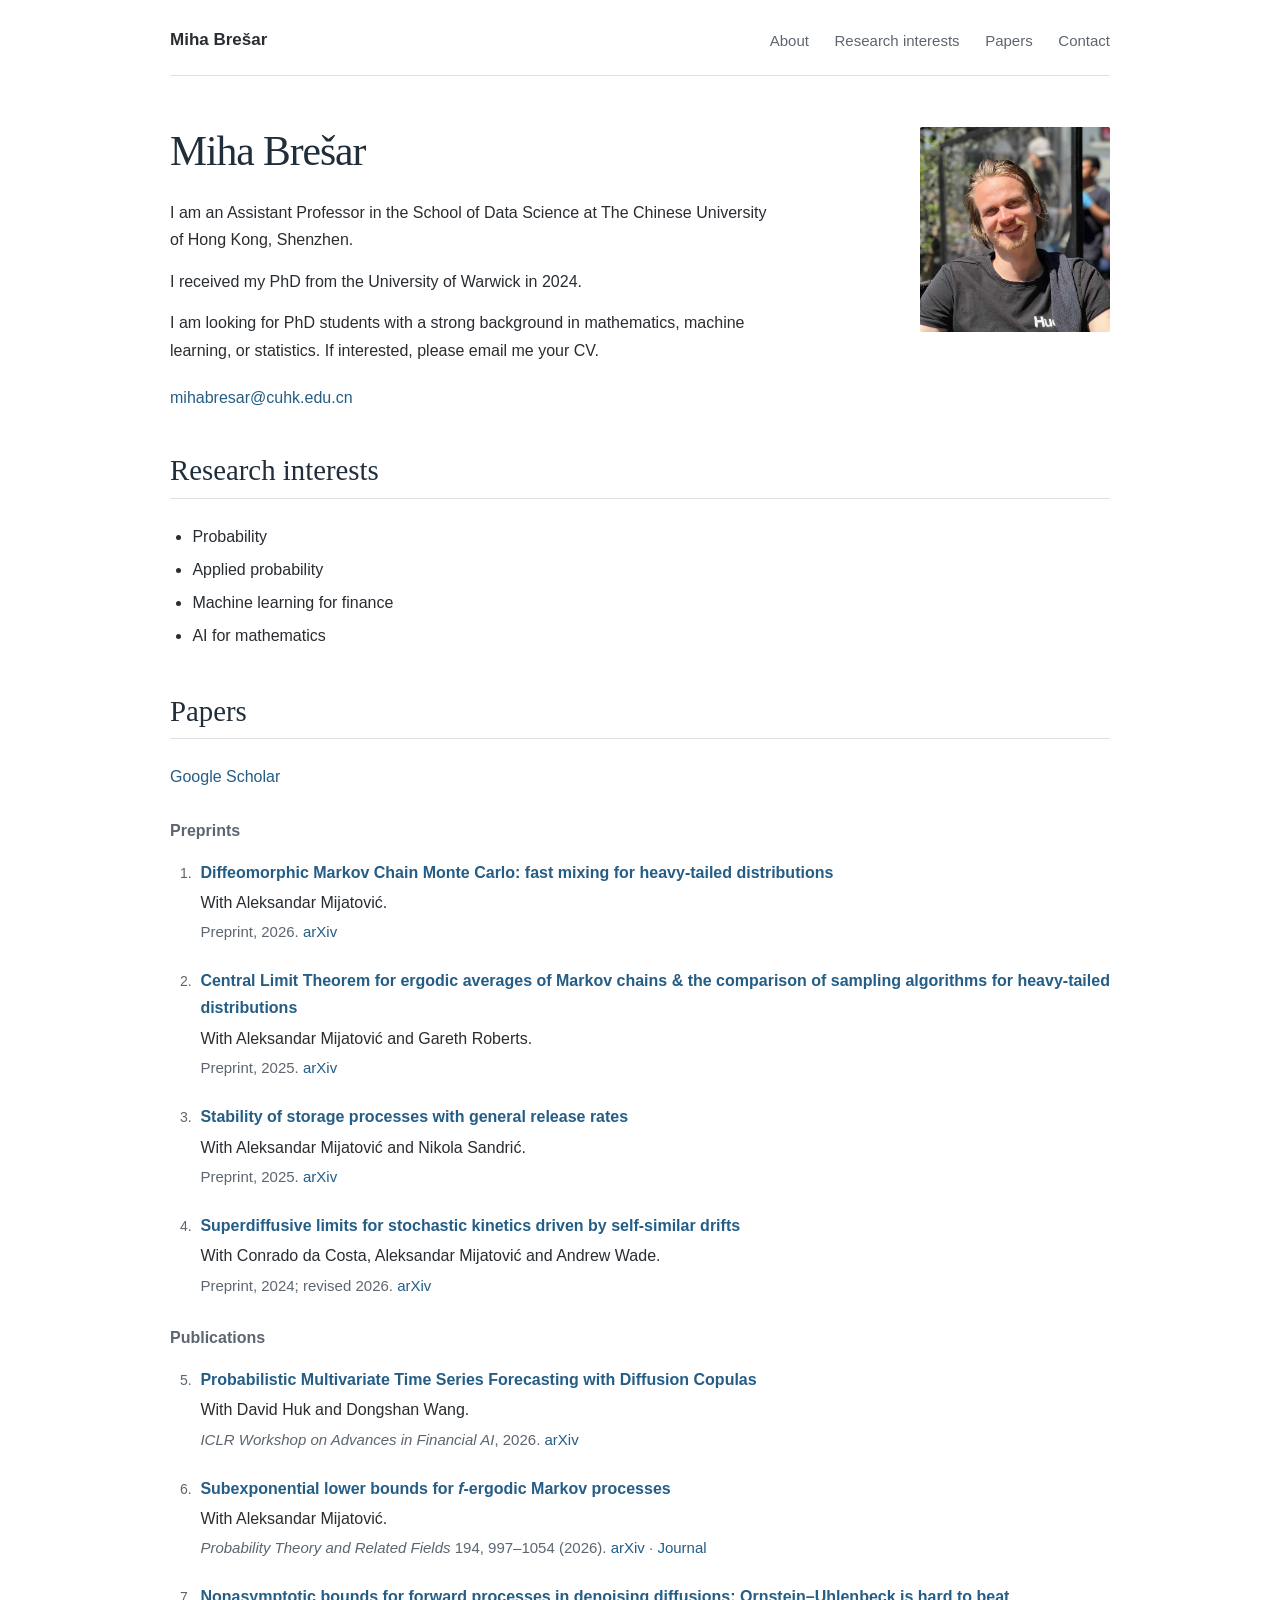
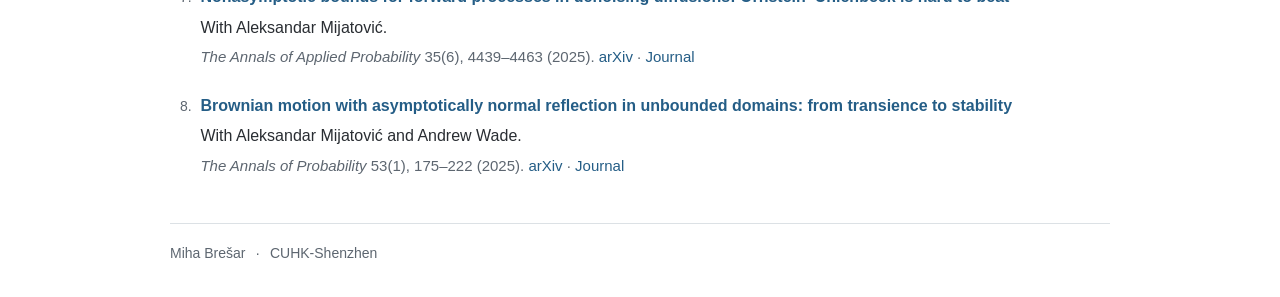
==== index.html @ 916668f0 "Publish Miha Brešar academic homepage" ====
<!doctype html>
<html lang="en">
<head>
  <meta charset="utf-8">
  <meta name="viewport" content="width=device-width, initial-scale=1">
  <meta name="description" content="Miha Brešar, Assistant Professor at CUHK-Shenzhen. Research in probability, applied probability, machine learning for finance, and AI for mathematics.">
  <title>Miha Brešar</title>
  <link rel="icon" type="image/svg+xml" href="data:image/svg+xml,%3Csvg xmlns='http://www.w3.org/2000/svg' viewBox='0 0 64 64'%3E%3Crect width='64' height='64' rx='8' fill='%23234968'/%3E%3Ctext x='32' y='45' text-anchor='middle' font-family='Georgia,serif' font-size='39' fill='white'%3EM%3C/text%3E%3C/svg%3E">
  <link rel="stylesheet" href="styles.css">
</head>
<body>
  <a class="skip-link" href="#main">Skip to content</a>
  <div class="page">
    <header class="site-header">
      <a class="site-name" href="#about">Miha Brešar</a>
      <nav aria-label="Main navigation">
        <a href="#about">About</a>
        <a href="#research">Research interests</a>
        <a href="#papers">Papers</a>
        <a href="mailto:mihabresar@cuhk.edu.cn">Contact</a>
      </nav>
    </header>

    <main id="main">
      <section id="about" class="about" aria-labelledby="name">
        <div class="biography">
          <h1 id="name">Miha Brešar</h1>
          <p>I am an Assistant Professor in the School of Data Science at The Chinese University of Hong Kong, Shenzhen.</p>
          <p>I received my PhD from the University of Warwick in 2024.</p>
          <p>I am looking for PhD students with a strong background in mathematics, machine learning, or statistics. If interested, please email me your CV.</p>
          <p class="email"><a href="mailto:mihabresar@cuhk.edu.cn">mihabresar@cuhk.edu.cn</a></p>
        </div>
        <img class="portrait" src="assets/miha-bresar.jpg" alt="Miha Brešar" width="1280" height="1377" fetchpriority="high">
      </section>

      <section id="research" aria-labelledby="research-title">
        <h2 id="research-title">Research interests</h2>
        <ul class="research-interests">
          <li>Probability</li>
          <li>Applied probability</li>
          <li>Machine learning for finance</li>
          <li>AI for mathematics</li>
        </ul>
      </section>

      <section id="papers" aria-labelledby="papers-title">
        <h2 id="papers-title">Papers</h2>
        <p><a href="https://scholar.google.com/citations?user=mRjFtsEAAAAJ&amp;hl=en">Google Scholar</a></p>
        <h3 class="paper-group">Preprints</h3>
        <ol class="papers">
          <li>
            <a class="paper-title" href="https://arxiv.org/abs/2608.04284">Diffeomorphic Markov Chain Monte Carlo: fast mixing for heavy-tailed distributions</a>
            <p>With Aleksandar Mijatović.</p>
            <p class="paper-detail">Preprint, 2026. <a href="https://arxiv.org/abs/2608.04284">arXiv</a></p>
          </li>
          <li>
            <a class="paper-title" href="https://arxiv.org/abs/2512.18255">Central Limit Theorem for ergodic averages of Markov chains &amp; the comparison of sampling algorithms for heavy-tailed distributions</a>
            <p>With Aleksandar Mijatović and Gareth Roberts.</p>
            <p class="paper-detail">Preprint, 2025. <a href="https://arxiv.org/abs/2512.18255">arXiv</a></p>
          </li>
          <li>
            <a class="paper-title" href="https://arxiv.org/abs/2511.14379">Stability of storage processes with general release rates</a>
            <p>With Aleksandar Mijatović and Nikola Sandrić.</p>
            <p class="paper-detail">Preprint, 2025. <a href="https://arxiv.org/abs/2511.14379">arXiv</a></p>
          </li>
          <li>
            <a class="paper-title" href="https://arxiv.org/abs/2401.11863">Superdiffusive limits for stochastic kinetics driven by self-similar drifts</a>
            <p>With Conrado da Costa, Aleksandar Mijatović and Andrew Wade.</p>
            <p class="paper-detail">Preprint, 2024; revised 2026. <a href="https://arxiv.org/abs/2401.11863">arXiv</a></p>
          </li>
        </ol>

        <h3 class="paper-group">Publications</h3>
        <ol class="papers" start="5">
          <li>
            <a class="paper-title" href="https://arxiv.org/abs/2605.19685">Probabilistic Multivariate Time Series Forecasting with Diffusion Copulas</a>
            <p>With David Huk and Dongshan Wang.</p>
            <p class="paper-detail"><cite>ICLR Workshop on Advances in Financial AI</cite>, 2026. <a href="https://arxiv.org/abs/2605.19685">arXiv</a></p>
          </li>
          <li>
            <a class="paper-title" href="https://doi.org/10.1007/s00440-024-01306-z">Subexponential lower bounds for <i>f</i>-ergodic Markov processes</a>
            <p>With Aleksandar Mijatović.</p>
            <p class="paper-detail"><cite>Probability Theory and Related Fields</cite> 194, 997–1054 (2026). <a href="https://arxiv.org/abs/2403.14826">arXiv</a> · <a href="https://doi.org/10.1007/s00440-024-01306-z">Journal</a></p>
          </li>
          <li>
            <a class="paper-title" href="https://doi.org/10.1214/25-AAP2232">Nonasymptotic bounds for forward processes in denoising diffusions: Ornstein–Uhlenbeck is hard to beat</a>
            <p>With Aleksandar Mijatović.</p>
            <p class="paper-detail"><cite>The Annals of Applied Probability</cite> 35(6), 4439–4463 (2025). <a href="https://arxiv.org/abs/2408.13799">arXiv</a> · <a href="https://doi.org/10.1214/25-AAP2232">Journal</a></p>
          </li>
          <li>
            <a class="paper-title" href="https://doi.org/10.1214/24-AOP1703">Brownian motion with asymptotically normal reflection in unbounded domains: from transience to stability</a>
            <p>With Aleksandar Mijatović and Andrew Wade.</p>
            <p class="paper-detail"><cite>The Annals of Probability</cite> 53(1), 175–222 (2025). <a href="https://arxiv.org/abs/2303.06916">arXiv</a> · <a href="https://doi.org/10.1214/24-AOP1703">Journal</a></p>
          </li>
        </ol>
      </section>
    </main>
    <footer>Miha Brešar <span aria-hidden="true">·</span> CUHK-Shenzhen</footer>
  </div>
</body>
</html>
---- styles.css ----
:root {
  color-scheme: light;
  --text: #292d32;
  --muted: #5d6670;
  --link: #245d86;
  --rule: #dce1e5;
}

* { box-sizing: border-box; }
html { scroll-padding-top: 1.5rem; }
body {
  margin: 0;
  background: #fff;
  color: var(--text);
  font-family: -apple-system, BlinkMacSystemFont, "Segoe UI", Arial, sans-serif;
  font-size: 1rem;
  line-height: 1.7;
  -webkit-font-smoothing: antialiased;
}
a { color: var(--link); text-decoration: none; text-underline-offset: .2em; }
a:hover { text-decoration: underline; }
a:focus-visible { outline: 2px solid var(--link); outline-offset: 5px; border-radius: 1px; }
.page { width: min(100% - 3rem, 940px); margin-inline: auto; }
.site-header {
  display: flex;
  align-items: center;
  justify-content: space-between;
  gap: 1rem 2rem;
  padding-block: 1.65rem 1.25rem;
  border-bottom: 1px solid var(--rule);
}
.site-name { color: var(--text); font-weight: 600; font-size: 1.0625rem; }
nav { display: flex; flex-wrap: wrap; gap: .5rem 1.6rem; font-size: .9375rem; }
nav a { color: var(--muted); }
.about { display: grid; grid-template-columns: minmax(0, 1fr) 190px; gap: 3.5rem; align-items: start; padding-block: 3.2rem 2.65rem; }
h1, h2 { font-family: Georgia, "Times New Roman", serif; font-weight: 400; line-height: 1.2; color: #202d3a; }
h1 { font-size: 2.6rem; margin: 0 0 1.35rem; letter-spacing: -.025em; }
h2 { font-size: 1.8rem; margin: 0 0 1.5rem; padding-bottom: .65rem; border-bottom: 1px solid var(--rule); }
h3 { font-size: 1rem; line-height: 1.5; font-weight: 600; margin: 0 0 .35rem; }
p { margin: 0 0 .9rem; }
.biography p { max-width: 38rem; }
.email { margin-top: 1.25rem; margin-bottom: 0; }
.portrait { display: block; width: 190px; max-width: 100%; height: auto; border-radius: 2px; }
main > section + section { margin-bottom: 2.8rem; }
.research-interests { margin: 0; padding-left: 1.4rem; }
.research-interests li { margin-bottom: .35rem; }
.paper-group { margin: 1.75rem 0 1rem; color: var(--muted); }
.papers { margin: 0; padding-left: 1.6rem; }
.papers li { padding-left: .3rem; margin-bottom: 1.4rem; }
.papers li::marker { color: var(--muted); font-size: .875rem; }
.paper-title { font-weight: 600; line-height: 1.5; }
.papers p { margin: .2rem 0 0; }
.paper-detail { color: var(--muted); font-size: .9375rem; }
.paper-detail a { white-space: nowrap; }
footer { border-top: 1px solid var(--rule); padding: 1.1rem 0 2rem; color: var(--muted); font-size: .875rem; }
footer span { padding-inline: .4rem; }
.skip-link { position: absolute; left: 1rem; top: -5rem; padding: .6rem 1rem; background: white; border: 1px solid var(--link); z-index: 1; }
.skip-link:focus { top: .5rem; }

@media (max-width: 650px) {
  .page { width: min(100% - 2.25rem, 940px); }
  .site-header { align-items: flex-start; flex-direction: column; gap: .6rem; padding-top: 1.1rem; }
  nav { gap: .4rem 1.2rem; font-size: .875rem; }
  .about { grid-template-columns: minmax(0, 1fr) 115px; gap: 1.25rem; padding-block: 2rem; }
  h1 { font-size: 2.1rem; margin-bottom: 1rem; }
  h2 { font-size: 1.6rem; }
  .portrait { width: 115px; }
  .email a { overflow-wrap: anywhere; }
}

@media (max-width: 450px) {
  .about { grid-template-columns: minmax(0, 1fr); }
  .portrait { grid-row: 1; width: 130px; }
  .papers { padding-left: 1.25rem; }
}

@media print {
  .page { width: 100%; }
  nav, .skip-link, footer { display: none; }
  .site-header { padding-block: 0 .5rem; }
  .about { padding-block: 1.5rem; }
  .papers li { break-inside: avoid; }
  a { color: inherit; }
}
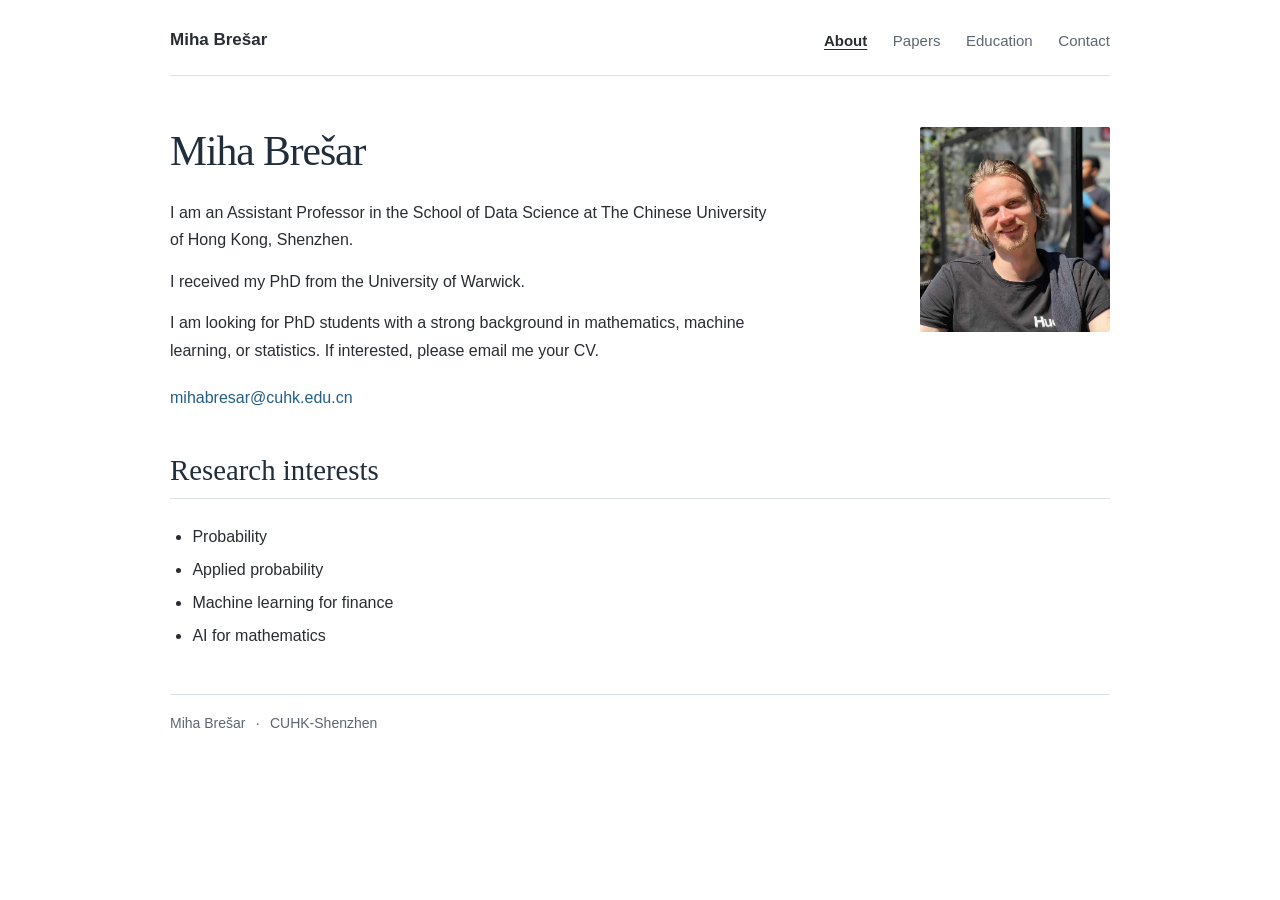
==== commit 76af8528: "Separate papers and add education, postdoctoral experience and prizes" ====
--- a/index.html
+++ b/index.html
@@ -12,11 +12,11 @@
   <a class="skip-link" href="#main">Skip to content</a>
   <div class="page">
     <header class="site-header">
-      <a class="site-name" href="#about">Miha Brešar</a>
+      <a class="site-name" href="index.html">Miha Brešar</a>
       <nav aria-label="Main navigation">
-        <a href="#about">About</a>
-        <a href="#research">Research interests</a>
-        <a href="#papers">Papers</a>
+        <a href="index.html" aria-current="page">About</a>
+        <a href="papers.html">Papers</a>
+        <a href="education.html">Education</a>
         <a href="mailto:mihabresar@cuhk.edu.cn">Contact</a>
       </nav>
     </header>
@@ -26,7 +26,7 @@
         <div class="biography">
           <h1 id="name">Miha Brešar</h1>
           <p>I am an Assistant Professor in the School of Data Science at The Chinese University of Hong Kong, Shenzhen.</p>
-          <p>I received my PhD from the University of Warwick in 2024.</p>
+          <p>I received my PhD from the University of Warwick.</p>
           <p>I am looking for PhD students with a strong background in mathematics, machine learning, or statistics. If interested, please email me your CV.</p>
           <p class="email"><a href="mailto:mihabresar@cuhk.edu.cn">mihabresar@cuhk.edu.cn</a></p>
         </div>
@@ -42,58 +42,6 @@
           <li>AI for mathematics</li>
         </ul>
       </section>
-
-      <section id="papers" aria-labelledby="papers-title">
-        <h2 id="papers-title">Papers</h2>
-        <p><a href="https://scholar.google.com/citations?user=mRjFtsEAAAAJ&amp;hl=en">Google Scholar</a></p>
-        <h3 class="paper-group">Preprints</h3>
-        <ol class="papers">
-          <li>
-            <a class="paper-title" href="https://arxiv.org/abs/2608.04284">Diffeomorphic Markov Chain Monte Carlo: fast mixing for heavy-tailed distributions</a>
-            <p>With Aleksandar Mijatović.</p>
-            <p class="paper-detail">Preprint, 2026. <a href="https://arxiv.org/abs/2608.04284">arXiv</a></p>
-          </li>
-          <li>
-            <a class="paper-title" href="https://arxiv.org/abs/2512.18255">Central Limit Theorem for ergodic averages of Markov chains &amp; the comparison of sampling algorithms for heavy-tailed distributions</a>
-            <p>With Aleksandar Mijatović and Gareth Roberts.</p>
-            <p class="paper-detail">Preprint, 2025. <a href="https://arxiv.org/abs/2512.18255">arXiv</a></p>
-          </li>
-          <li>
-            <a class="paper-title" href="https://arxiv.org/abs/2511.14379">Stability of storage processes with general release rates</a>
-            <p>With Aleksandar Mijatović and Nikola Sandrić.</p>
-            <p class="paper-detail">Preprint, 2025. <a href="https://arxiv.org/abs/2511.14379">arXiv</a></p>
-          </li>
-          <li>
-            <a class="paper-title" href="https://arxiv.org/abs/2401.11863">Superdiffusive limits for stochastic kinetics driven by self-similar drifts</a>
-            <p>With Conrado da Costa, Aleksandar Mijatović and Andrew Wade.</p>
-            <p class="paper-detail">Preprint, 2024; revised 2026. <a href="https://arxiv.org/abs/2401.11863">arXiv</a></p>
-          </li>
-        </ol>
-
-        <h3 class="paper-group">Publications</h3>
-        <ol class="papers" start="5">
-          <li>
-            <a class="paper-title" href="https://arxiv.org/abs/2605.19685">Probabilistic Multivariate Time Series Forecasting with Diffusion Copulas</a>
-            <p>With David Huk and Dongshan Wang.</p>
-            <p class="paper-detail"><cite>ICLR Workshop on Advances in Financial AI</cite>, 2026. <a href="https://arxiv.org/abs/2605.19685">arXiv</a></p>
-          </li>
-          <li>
-            <a class="paper-title" href="https://doi.org/10.1007/s00440-024-01306-z">Subexponential lower bounds for <i>f</i>-ergodic Markov processes</a>
-            <p>With Aleksandar Mijatović.</p>
-            <p class="paper-detail"><cite>Probability Theory and Related Fields</cite> 194, 997–1054 (2026). <a href="https://arxiv.org/abs/2403.14826">arXiv</a> · <a href="https://doi.org/10.1007/s00440-024-01306-z">Journal</a></p>
-          </li>
-          <li>
-            <a class="paper-title" href="https://doi.org/10.1214/25-AAP2232">Nonasymptotic bounds for forward processes in denoising diffusions: Ornstein–Uhlenbeck is hard to beat</a>
-            <p>With Aleksandar Mijatović.</p>
-            <p class="paper-detail"><cite>The Annals of Applied Probability</cite> 35(6), 4439–4463 (2025). <a href="https://arxiv.org/abs/2408.13799">arXiv</a> · <a href="https://doi.org/10.1214/25-AAP2232">Journal</a></p>
-          </li>
-          <li>
-            <a class="paper-title" href="https://doi.org/10.1214/24-AOP1703">Brownian motion with asymptotically normal reflection in unbounded domains: from transience to stability</a>
-            <p>With Aleksandar Mijatović and Andrew Wade.</p>
-            <p class="paper-detail"><cite>The Annals of Probability</cite> 53(1), 175–222 (2025). <a href="https://arxiv.org/abs/2303.06916">arXiv</a> · <a href="https://doi.org/10.1214/24-AOP1703">Journal</a></p>
-          </li>
-        </ol>
-      </section>
     </main>
     <footer>Miha Brešar <span aria-hidden="true">·</span> CUHK-Shenzhen</footer>
   </div>
--- a/styles.css
+++ b/styles.css
@@ -32,6 +32,7 @@
 .site-name { color: var(--text); font-weight: 600; font-size: 1.0625rem; }
 nav { display: flex; flex-wrap: wrap; gap: .5rem 1.6rem; font-size: .9375rem; }
 nav a { color: var(--muted); }
+nav a[aria-current="page"] { color: var(--text); font-weight: 600; text-decoration: underline; }
 .about { display: grid; grid-template-columns: minmax(0, 1fr) 190px; gap: 3.5rem; align-items: start; padding-block: 3.2rem 2.65rem; }
 h1, h2 { font-family: Georgia, "Times New Roman", serif; font-weight: 400; line-height: 1.2; color: #202d3a; }
 h1 { font-size: 2.6rem; margin: 0 0 1.35rem; letter-spacing: -.025em; }
@@ -42,9 +43,18 @@
 .email { margin-top: 1.25rem; margin-bottom: 0; }
 .portrait { display: block; width: 190px; max-width: 100%; height: auto; border-radius: 2px; }
 main > section + section { margin-bottom: 2.8rem; }
+.content-page { padding-block: 3.2rem 2rem; }
+.content-page > h1 { margin-bottom: 2.5rem; }
+.content-page > section { margin-bottom: 2.5rem; }
+.record-list { margin: 0; }
+.record { margin-bottom: 1.35rem; }
+.record dt { display: flex; justify-content: space-between; align-items: baseline; gap: .4rem 2rem; }
+.record-title { font-weight: 600; }
+.record-date { flex-shrink: 0; color: var(--muted); font-size: .9375rem; }
+.record dd { margin: .15rem 0 0; color: var(--muted); }
 .research-interests { margin: 0; padding-left: 1.4rem; }
 .research-interests li { margin-bottom: .35rem; }
-.paper-group { margin: 1.75rem 0 1rem; color: var(--muted); }
+.paper-group { margin: 1.75rem 0 1rem; padding: 0; border: 0; color: var(--muted); font-family: inherit; font-size: 1rem; font-weight: 600; line-height: 1.5; }
 .papers { margin: 0; padding-left: 1.6rem; }
 .papers li { padding-left: .3rem; margin-bottom: 1.4rem; }
 .papers li::marker { color: var(--muted); font-size: .875rem; }
@@ -62,6 +72,8 @@
   .site-header { align-items: flex-start; flex-direction: column; gap: .6rem; padding-top: 1.1rem; }
   nav { gap: .4rem 1.2rem; font-size: .875rem; }
   .about { grid-template-columns: minmax(0, 1fr) 115px; gap: 1.25rem; padding-block: 2rem; }
+  .content-page { padding-top: 2rem; }
+  .record dt { flex-direction: column; gap: .1rem; }
   h1 { font-size: 2.1rem; margin-bottom: 1rem; }
   h2 { font-size: 1.6rem; }
   .portrait { width: 115px; }
